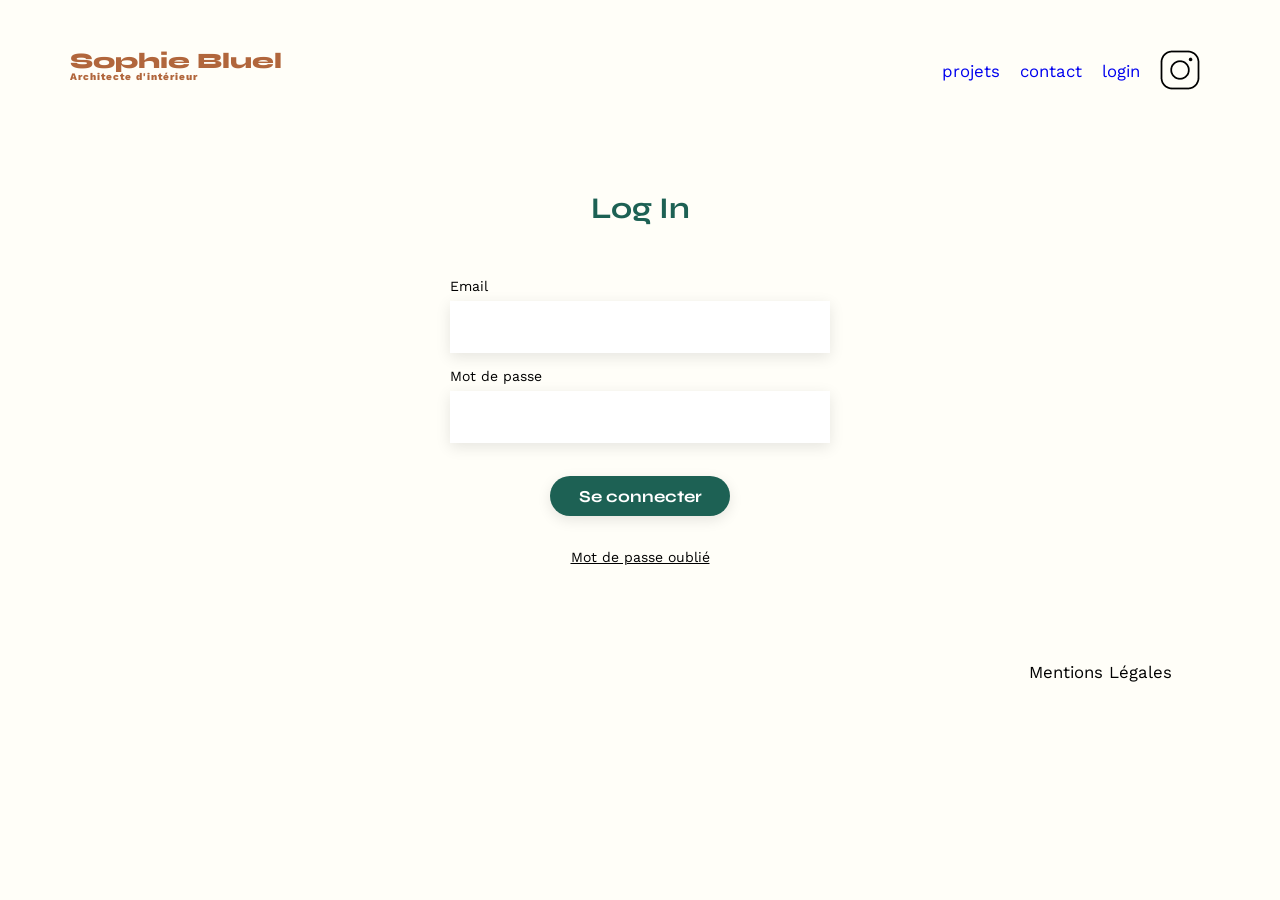
==== FrontEnd/login.html @ c9730295 "Ajout des fichiers" ====
<!DOCTYPE html>
<html lang="fr">
<head>
	<meta charset="UTF-8">
	<title>Page de connexion</title>
	<meta name="viewport" content="width=device-width, initial-scale=1.0">
	<link rel="preconnect" href="https://fonts.googleapis.com">
	<link rel="preconnect" href="https://fonts.gstatic.com" crossorigin>
	<link href="https://fonts.googleapis.com/css2?family=Syne:wght@700;800&family=Work+Sans&display=swap" rel="stylesheet">
	<meta name="description" content="">
	<link rel="stylesheet" href="./assets/style.css">
</head>
<body>
<header>
	<h1>Sophie Bluel <span>Architecte d'intérieur</span></h1>
	<nav>
		<ul>
			<li><a href="index.html">projets</a></li>
			<li><a href="index.html">contact</a></li>
			<li><a href="login.html" id="login-link">login</a></li>
			<li><img src="./assets/icons/instagram.png" alt="Instagram"></li>
		</ul>
	</nav>
</header>
<main>
	<form id="login" action="#" method="post">
			<h2>Log In</h2>
			<label for="email">Email</label>
			<input type="email" name="email" id="email">
			<label for="password">Mot de passe</label>
			<input type="password" name="password" id="password">
			<input type="submit" value="Se connecter">
			<a href="#">Mot de passe oublié</a>
		</form>
</main>
<footer>
	<nav>
		<ul>
			<li>Mentions Légales</li>
		</ul>
	</nav>
</footer>
</body>
</html>
---- FrontEnd/assets/style.css ----
/* http://meyerweb.com/eric/tools/css/reset/
   v2.0 | 20110126
   License: none (public domain)
*/
html, body, div, span, applet, object, iframe,
h1, h2, h3, h4, h5, h6, p, blockquote, pre,
a, abbr, acronym, address, big, cite, code,
del, dfn, em, img, ins, kbd, q, s, samp,
small, strike, strong, sub, sup, tt, var,
b, u, i, center,
dl, dt, dd, ol, ul, li,
fieldset, form, label, legend,
table, caption, tbody, tfoot, thead, tr, th, td,
article, aside, canvas, details, embed,
figure, figcaption, footer, header, hgroup,
menu, nav, output, ruby, section, summary,
time, mark, audio, video {
	margin: 0;
	padding: 0;
	border: 0;
	font-size: 100%;
	font: inherit;
	vertical-align: baseline;
	background-color: #FFFEF8;
}
/* HTML5 display-role reset for older browsers */
article, aside, details, figcaption, figure,
footer, header, hgroup, menu, nav, section {
	display: block;
}
body {
	line-height: 1;
}
ol, ul {
	list-style: none;
}
blockquote, q {
	quotes: none;
}
blockquote:before, blockquote:after,
q:before, q:after {
	content: '';
	content: none;
}
table {
	border-collapse: collapse;
	border-spacing: 0;
}
/** end reset css**/







body {
	max-width: 1140px;
	margin:auto;
	font-family: 'Work Sans' ;
	font-size: 14px;
}
header {
	display: flex;
	justify-content: space-between;
	margin: 50px 0
}
section {
	margin: 50px 0
}

h1{
	display: flex;
	flex-direction: column;
	font-family: 'Syne';
	font-size: 22px;
	font-weight: 800;
	color: #B1663C
}

h1 > span {
	font-family: 'Work Sans';
	font-size:10px;
	letter-spacing: 0.1em;
;
}

h2{
	font-family: 'Syne';
	font-weight: 700;
	font-size: 30px;
	color: #1D6154
}







nav ul {
	display: flex;
	align-items: center;
	list-style-type: none;

}
nav li {
	padding: 0 10px;
	font-size: 1.2em;
}
nav a {
	text-decoration: none;
}
li:hover {
	color: #B1663C;
}
a:hover {
	color: #B1663C;
}








#introduction {
	display: flex;
	align-items: center;
}
#introduction figure {
	flex: 1
}
#introduction img {
	display: block;
	margin: auto;
	width: 80%;
}

#introduction article {
	flex: 1
}
#introduction h2 {
	margin-bottom: 1em;
}

#introduction p {
	margin-bottom: 0.5em;
}







#portfolio h2 {
	text-align: center;
	margin-bottom: 1em;
}
.filter {
	justify-content: center;
	margin-bottom: 1em;
	display: flex;
	gap: 10px;
}
.filter li {
    border-radius: 20px;
    border: 2px solid #1D6154;
    display: flex;
    color: #1d6154;
    overflow: hidden;
}
.filter a {
    text-decoration: none;
    color: #1D6154;
    font-weight: 700;
    padding: 5px 15px;
    display: block;
}
.filter a.active {
    color: #f7f7f7;
    background-color: #1D6154;
}
.gallery {
	width: 100%;
	display: grid;
	grid-template-columns: 1fr 1fr 1fr;
	grid-column-gap: 20px;
	grid-row-gap: 20px;
}
.gallery img {
	width: 100%;

}
figure.hidden {
    display: none;
}








#contact {
	width: 50%;
margin: auto;
}
#contact > * {
	text-align: center;

}
#contact h2{
	margin-bottom: 20px;
}
#contact form {
	text-align: left;
	margin-top:30px;
	display: flex;
	flex-direction: column;
}

#contact input {
	height: 50px;
	font-size: 1.2em;
	border: none;
	box-shadow: 0px 4px 14px rgba(0, 0, 0, 0.09);
}
#contact label {
	margin: 2em 0 1em 0;
}
#contact textarea {
	border: none;
	box-shadow: 0px 4px 14px rgba(0, 0, 0, 0.09);
}

input[type="submit"]{
	font-family: 'Syne';
	font-weight: 700;
	color: white;
	background-color: #1D6154;
	margin : 2em auto ;
	width: 180px;
	text-align: center;
	border-radius: 60px ;
}







footer nav ul {
	display: flex;
	justify-content: flex-end;
	margin: 2em
}










#login {
	display: flex;
	flex-direction: column;
	width: 380px;
	margin: 100px auto;
}

#login h2 {
	text-align: center;
	margin-bottom: 40px;
}

#login label {
	margin: 16px 0 8px 0;
	font-size: 14px;
}

#login input {
	height: 50px;
	font-size: 1.2em;
	border: none;
	box-shadow: 0px 4px 14px rgba(0, 0, 0, 0.1);
}

#login input[type="submit"] {
	font-weight: 700;
	width: 180px;
	height: 40px;
	text-align: center;
	border-radius: 60px;
}

#login a {
	text-align: center;
	color: #000;
}
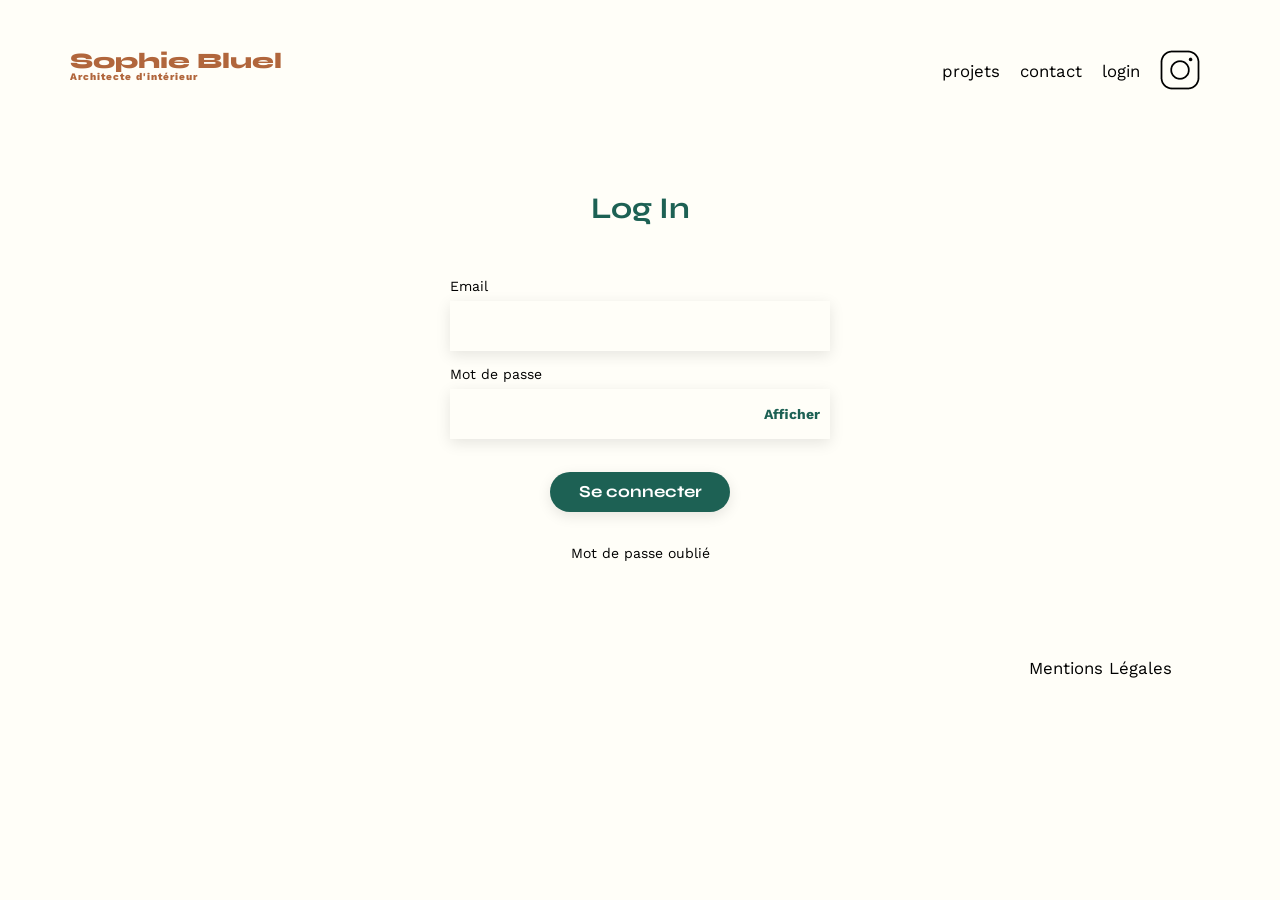
==== commit f88265b3: "Mise à jour" ====
--- a/FrontEnd/login.html
+++ b/FrontEnd/login.html
@@ -9,6 +9,7 @@
 	<link href="https://fonts.googleapis.com/css2?family=Syne:wght@700;800&family=Work+Sans&display=swap" rel="stylesheet">
 	<meta name="description" content="">
 	<link rel="stylesheet" href="./assets/style.css">
+	<script src="./login.js" defer></script>
 </head>
 <body>
 <header>
@@ -24,14 +25,17 @@
 </header>
 <main>
 	<form id="login" action="#" method="post">
-			<h2>Log In</h2>
-			<label for="email">Email</label>
-			<input type="email" name="email" id="email">
-			<label for="password">Mot de passe</label>
+		<h2>Log In</h2>
+		<label for="email">Email</label>
+		<input type="email" name="email" id="email">
+		<label for="password">Mot de passe</label>
+		<div class="password-view">
 			<input type="password" name="password" id="password">
-			<input type="submit" value="Se connecter">
-			<a href="#">Mot de passe oublié</a>
-		</form>
+			<button type="button" id="toggle-password" aria-label="Afficher le mot de passe">Afficher</button>
+		</div>
+		<input type="submit" value="Se connecter">
+		<a href="#">Mot de passe oublié</a>
+	</form>
 </main>
 <footer>
 	<nav>
--- a/FrontEnd/assets/style.css
+++ b/FrontEnd/assets/style.css
@@ -2,19 +2,7 @@
    v2.0 | 20110126
    License: none (public domain)
 */
-html, body, div, span, applet, object, iframe,
-h1, h2, h3, h4, h5, h6, p, blockquote, pre,
-a, abbr, acronym, address, big, cite, code,
-del, dfn, em, img, ins, kbd, q, s, samp,
-small, strike, strong, sub, sup, tt, var,
-b, u, i, center,
-dl, dt, dd, ol, ul, li,
-fieldset, form, label, legend,
-table, caption, tbody, tfoot, thead, tr, th, td,
-article, aside, canvas, details, embed,
-figure, figcaption, footer, header, hgroup,
-menu, nav, output, ruby, section, summary,
-time, mark, audio, video {
+* {
 	margin: 0;
 	padding: 0;
 	border: 0;
@@ -91,7 +79,10 @@
 	font-size: 30px;
 	color: #1D6154
 }
-
+a {
+	color: #000;
+	text-decoration: none;
+}
 
 
 
@@ -107,9 +98,6 @@
 nav li {
 	padding: 0 10px;
 	font-size: 1.2em;
-}
-nav a {
-	text-decoration: none;
 }
 li:hover {
 	color: #B1663C;
@@ -304,4 +292,67 @@
 #login a {
 	text-align: center;
 	color: #000;
+}
+
+
+
+
+
+
+/* ===== Mode édition ===== */
+
+[hidden] {
+	display: none !important;
+}
+#edit-banner {
+	display: flex;
+	justify-content: center;
+	align-items: center;
+	gap: 10px;
+	width: 100%;	
+	padding: 14px 0;
+	color: #fff;
+}
+#edit-banner,
+#edit-banner * {
+	background-color: #000;
+}
+
+.portfolio-title {
+	display: flex;
+	justify-content: center;
+	align-items: center;
+	gap: 20px;
+	margin-bottom: 1em;
+}
+#portfolio .portfolio-title h2 {
+	margin-bottom: 0;
+}
+.fa-solid .fa-pen-to-square {
+	display: flex;
+	align-items: center;
+	gap: 8px;
+	color: #000;
+	text-decoration: none;
+}
+
+.password-view {
+	position: relative;
+	display: flex;
+}
+.password-view input {
+	flex: 1;
+	padding-right: 90px;
+}
+#login #toggle-password {
+	position: absolute;
+	right: 10px;
+	top: 50%;
+	transform: translateY(-50%);
+	color: #1D6154;
+	font-weight: 700;
+	cursor: pointer;
+}
+#toggle-password:hover {
+	color: #B1663C;
 }
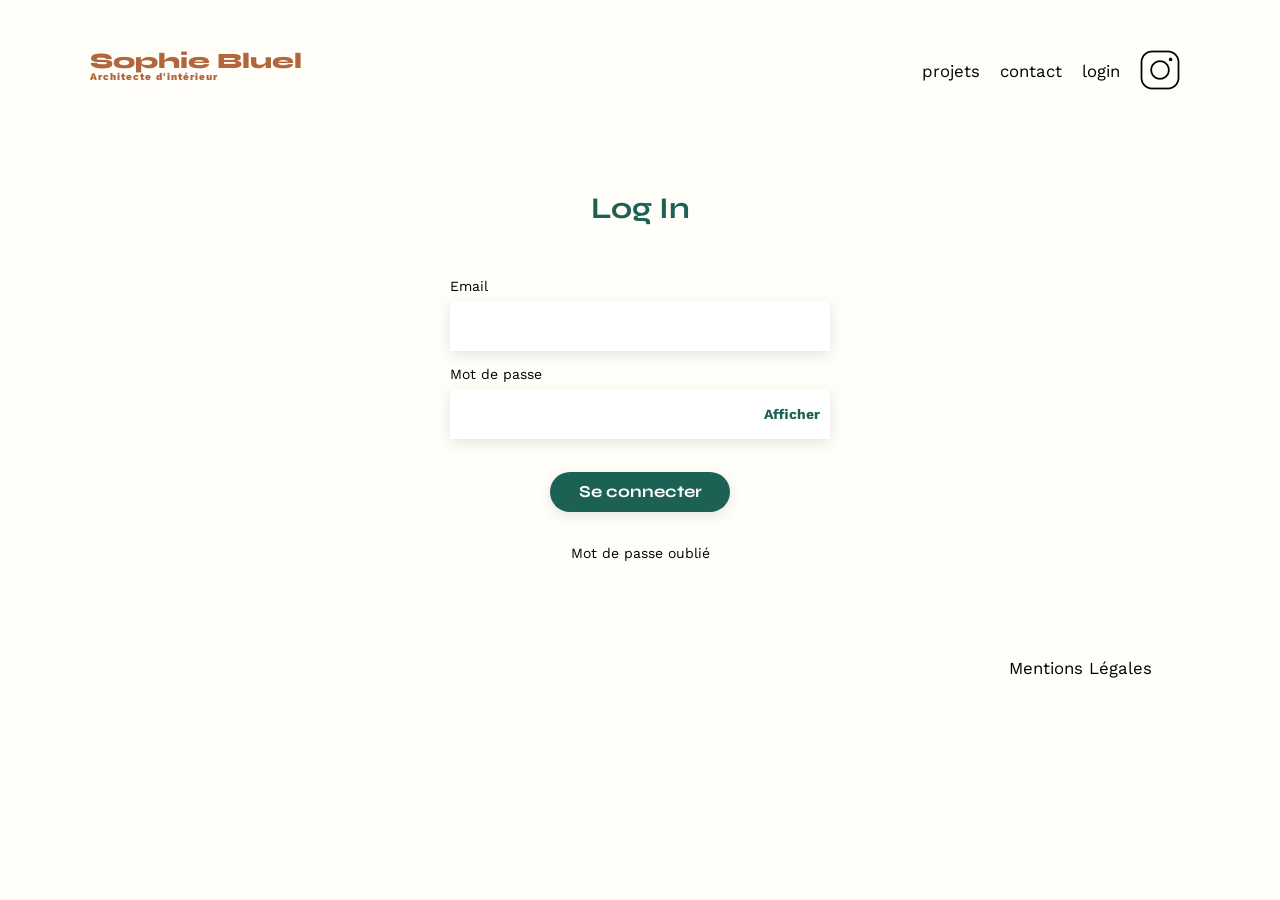
==== commit e770733d: "Création de la page de connexion login.html, auth/token.js, auth/login.js et pages/login.js. postJso" ====
--- a/FrontEnd/login.html
+++ b/FrontEnd/login.html
@@ -7,19 +7,19 @@
 	<link rel="preconnect" href="https://fonts.googleapis.com">
 	<link rel="preconnect" href="https://fonts.gstatic.com" crossorigin>
 	<link href="https://fonts.googleapis.com/css2?family=Syne:wght@700;800&family=Work+Sans&display=swap" rel="stylesheet">
-	<meta name="description" content="">
+	<meta name="description" content="Connexion à l'espace d'administration de Sophie Bluel.">
 	<link rel="stylesheet" href="./assets/style.css">
-	<script src="./login.js" defer></script>
+	<script type="module" src="assets/js/pages/login.js"></script>
 </head>
 <body>
 <header>
 	<h1>Sophie Bluel <span>Architecte d'intérieur</span></h1>
 	<nav>
 		<ul>
-			<li><a href="index.html">projets</a></li>
-			<li><a href="index.html">contact</a></li>
+			<li><a href="index.html#portfolio">projets</a></li>
+			<li><a href="index.html#contact">contact</a></li>
 			<li><a href="login.html" id="login-link">login</a></li>
-			<li><img src="./assets/icons/instagram.png" alt="Instagram"></li>
+			<li><a href="https://www.instagram.com/" target="_blank" rel="noopener"><img src="./assets/icons/instagram.png" alt="Instagram"></a></li>
 		</ul>
 	</nav>
 </header>
@@ -27,11 +27,11 @@
 	<form id="login" action="#" method="post">
 		<h2>Log In</h2>
 		<label for="email">Email</label>
-		<input type="email" name="email" id="email">
+		<input type="email" name="email" id="email" autocomplete="username" required>
 		<label for="password">Mot de passe</label>
 		<div class="password-view">
-			<input type="password" name="password" id="password">
-			<button type="button" id="toggle-password" aria-label="Afficher le mot de passe">Afficher</button>
+			<input type="password" name="password" id="password" autocomplete="current-password" required>
+			<button type="button" id="toggle-password" aria-controls="password">Afficher</button>
 		</div>
 		<input type="submit" value="Se connecter">
 		<a href="#">Mot de passe oublié</a>
@@ -40,7 +40,7 @@
 <footer>
 	<nav>
 		<ul>
-			<li>Mentions Légales</li>
+			<li><a href="#">Mentions Légales</a></li>
 		</ul>
 	</nav>
 </footer>
--- a/FrontEnd/assets/style.css
+++ b/FrontEnd/assets/style.css
@@ -9,7 +9,9 @@
 	font-size: 100%;
 	font: inherit;
 	vertical-align: baseline;
-	background-color: #FFFEF8;
+}
+*, *::before, *::after {
+	box-sizing: border-box;
 }
 /* HTML5 display-role reset for older browsers */
 article, aside, details, figcaption, figure,
@@ -34,308 +36,238 @@
 	border-collapse: collapse;
 	border-spacing: 0;
 }
+button {
+	background: transparent;
+	color: inherit;
+	cursor: pointer;
+}
 /** end reset css**/
 
 
-
-
-
-
-
+/* général */
 body {
+	font-family: 'Work Sans', sans-serif;
+	font-size: 14px;
+	background-color: #FFFEF8;
+}
+header, main, footer {
 	max-width: 1140px;
-	margin:auto;
-	font-family: 'Work Sans' ;
-	font-size: 14px;
+	margin-left: auto;
+	margin-right: auto;
+	padding: 0 20px;
 }
 header {
 	display: flex;
 	justify-content: space-between;
-	margin: 50px 0
+	margin-top: 50px;
+	margin-bottom: 50px;
 }
 section {
-	margin: 50px 0
-}
-
-h1{
+	margin: 50px 0;
+}
+h1 {
 	display: flex;
 	flex-direction: column;
-	font-family: 'Syne';
+	font-family: 'Syne', sans-serif;
 	font-size: 22px;
 	font-weight: 800;
-	color: #B1663C
-}
-
+	color: #B1663C;
+}
 h1 > span {
-	font-family: 'Work Sans';
-	font-size:10px;
+	font-family: 'Work Sans', sans-serif;
+	font-size: 10px;
 	letter-spacing: 0.1em;
-;
-}
-
-h2{
-	font-family: 'Syne';
+}
+h2 {
+	font-family: 'Syne', sans-serif;
 	font-weight: 700;
 	font-size: 30px;
-	color: #1D6154
+	color: #1D6154;
 }
 a {
 	color: #000;
 	text-decoration: none;
 }
-
-
-
-
-
-
+a:hover {
+	color: #B1663C;
+}
+[hidden] {
+	display: none !important;
+}
+
+
+/* menu */
 nav ul {
 	display: flex;
 	align-items: center;
-	list-style-type: none;
-
 }
 nav li {
 	padding: 0 10px;
 	font-size: 1.2em;
 }
-li:hover {
-	color: #B1663C;
-}
-a:hover {
-	color: #B1663C;
-}
-
-
-
-
-
-
-
-
+
+
+/* introduction */
 #introduction {
 	display: flex;
 	align-items: center;
 }
 #introduction figure {
-	flex: 1
+	flex: 1;
 }
 #introduction img {
 	display: block;
 	margin: auto;
 	width: 80%;
 }
-
 #introduction article {
-	flex: 1
+	flex: 1;
+	padding-right: 100px;
 }
 #introduction h2 {
 	margin-bottom: 1em;
 }
-
 #introduction p {
 	margin-bottom: 0.5em;
 }
 
 
-
-
-
-
-
+/* portfolio */
 #portfolio h2 {
 	text-align: center;
 	margin-bottom: 1em;
 }
+.portfolio-title {
+	display: flex;
+	justify-content: center;
+	align-items: center;
+	gap: 30px;
+	margin-bottom: 30px;
+}
+#portfolio .portfolio-title h2 {
+	margin-bottom: 0;
+}
+.edit-gallery {
+	font-size: 14px;
+}
+.edit-gallery:hover {
+	color: #B1663C;
+}
 .filter {
+	display: flex;
 	justify-content: center;
+	gap: 10px;
 	margin-bottom: 1em;
-	display: flex;
-	gap: 10px;
 }
 .filter li {
-    border-radius: 20px;
-    border: 2px solid #1D6154;
-    display: flex;
-    color: #1d6154;
-    overflow: hidden;
-}
-.filter a {
-    text-decoration: none;
-    color: #1D6154;
-    font-weight: 700;
-    padding: 5px 15px;
-    display: block;
-}
-.filter a.active {
-    color: #f7f7f7;
-    background-color: #1D6154;
+	display: flex;
+	border: 2px solid #1D6154;
+	border-radius: 20px;
+	overflow: hidden;
+}
+.filter button {
+	padding: 5px 15px;
+	color: #1D6154;
+	font-weight: 700;
+}
+.filter button.active {
+	color: #f7f7f7;
+	background-color: #1D6154;
 }
 .gallery {
-	width: 100%;
 	display: grid;
-	grid-template-columns: 1fr 1fr 1fr;
-	grid-column-gap: 20px;
-	grid-row-gap: 20px;
+	grid-template-columns: repeat(3, 1fr);
+	gap: 20px;
 }
 .gallery img {
 	width: 100%;
-
-}
-figure.hidden {
-    display: none;
-}
-
-
-
-
-
-
-
-
+}
+
+
+/* contact */
 #contact {
 	width: 50%;
-margin: auto;
+	margin: auto;
 }
 #contact > * {
 	text-align: center;
-
-}
-#contact h2{
+}
+#contact h2 {
 	margin-bottom: 20px;
 }
 #contact form {
+	display: flex;
+	flex-direction: column;
+	margin-top: 30px;
 	text-align: left;
-	margin-top:30px;
-	display: flex;
-	flex-direction: column;
-}
-
+}
 #contact input {
 	height: 50px;
 	font-size: 1.2em;
-	border: none;
 	box-shadow: 0px 4px 14px rgba(0, 0, 0, 0.09);
 }
 #contact label {
 	margin: 2em 0 1em 0;
 }
 #contact textarea {
-	border: none;
 	box-shadow: 0px 4px 14px rgba(0, 0, 0, 0.09);
 }
-
-input[type="submit"]{
-	font-family: 'Syne';
-	font-weight: 700;
+input[type="submit"] {
+	width: 180px;
+	margin: 2em auto;
+	border-radius: 60px;
+	background-color: #1D6154;
 	color: white;
-	background-color: #1D6154;
-	margin : 2em auto ;
-	width: 180px;
-	text-align: center;
-	border-radius: 60px ;
-}
-
-
-
-
-
-
-
+	font-family: 'Syne', sans-serif;
+	font-weight: 700;
+	text-align: center;
+}
+input[type="submit"]:hover {
+	background-color: #0E2F28;
+	cursor: pointer;
+}
+
+
+/* footer */
 footer nav ul {
 	display: flex;
 	justify-content: flex-end;
-	margin: 2em
-}
-
-
-
-
-
-
-
-
-
-
+	margin: 2em;
+}
+
+
+/* page de connexion */
 #login {
 	display: flex;
 	flex-direction: column;
-	width: 380px;
+	width: 100%;
+	max-width: 380px;
 	margin: 100px auto;
 }
-
 #login h2 {
 	text-align: center;
 	margin-bottom: 40px;
 }
-
 #login label {
 	margin: 16px 0 8px 0;
 	font-size: 14px;
 }
-
 #login input {
 	height: 50px;
 	font-size: 1.2em;
-	border: none;
 	box-shadow: 0px 4px 14px rgba(0, 0, 0, 0.1);
 }
-
 #login input[type="submit"] {
-	font-weight: 700;
 	width: 180px;
 	height: 40px;
-	text-align: center;
 	border-radius: 60px;
-}
-
+	font-weight: 700;
+	text-align: center;
+}
 #login a {
 	text-align: center;
 	color: #000;
 }
-
-
-
-
-
-
-/* ===== Mode édition ===== */
-
-[hidden] {
-	display: none !important;
-}
-#edit-banner {
-	display: flex;
-	justify-content: center;
-	align-items: center;
-	gap: 10px;
-	width: 100%;	
-	padding: 14px 0;
-	color: #fff;
-}
-#edit-banner,
-#edit-banner * {
-	background-color: #000;
-}
-
-.portfolio-title {
-	display: flex;
-	justify-content: center;
-	align-items: center;
-	gap: 20px;
-	margin-bottom: 1em;
-}
-#portfolio .portfolio-title h2 {
-	margin-bottom: 0;
-}
-.fa-solid .fa-pen-to-square {
-	display: flex;
-	align-items: center;
-	gap: 8px;
-	color: #000;
-	text-decoration: none;
-}
-
 .password-view {
 	position: relative;
 	display: flex;
@@ -344,15 +276,20 @@
 	flex: 1;
 	padding-right: 90px;
 }
-#login #toggle-password {
+#toggle-password {
 	position: absolute;
 	right: 10px;
 	top: 50%;
 	transform: translateY(-50%);
 	color: #1D6154;
 	font-weight: 700;
-	cursor: pointer;
 }
 #toggle-password:hover {
 	color: #B1663C;
-}+}
+#login-error {
+	margin-top: 10px;
+	color: red;
+	font-size: 14px;
+	text-align: center;
+}
